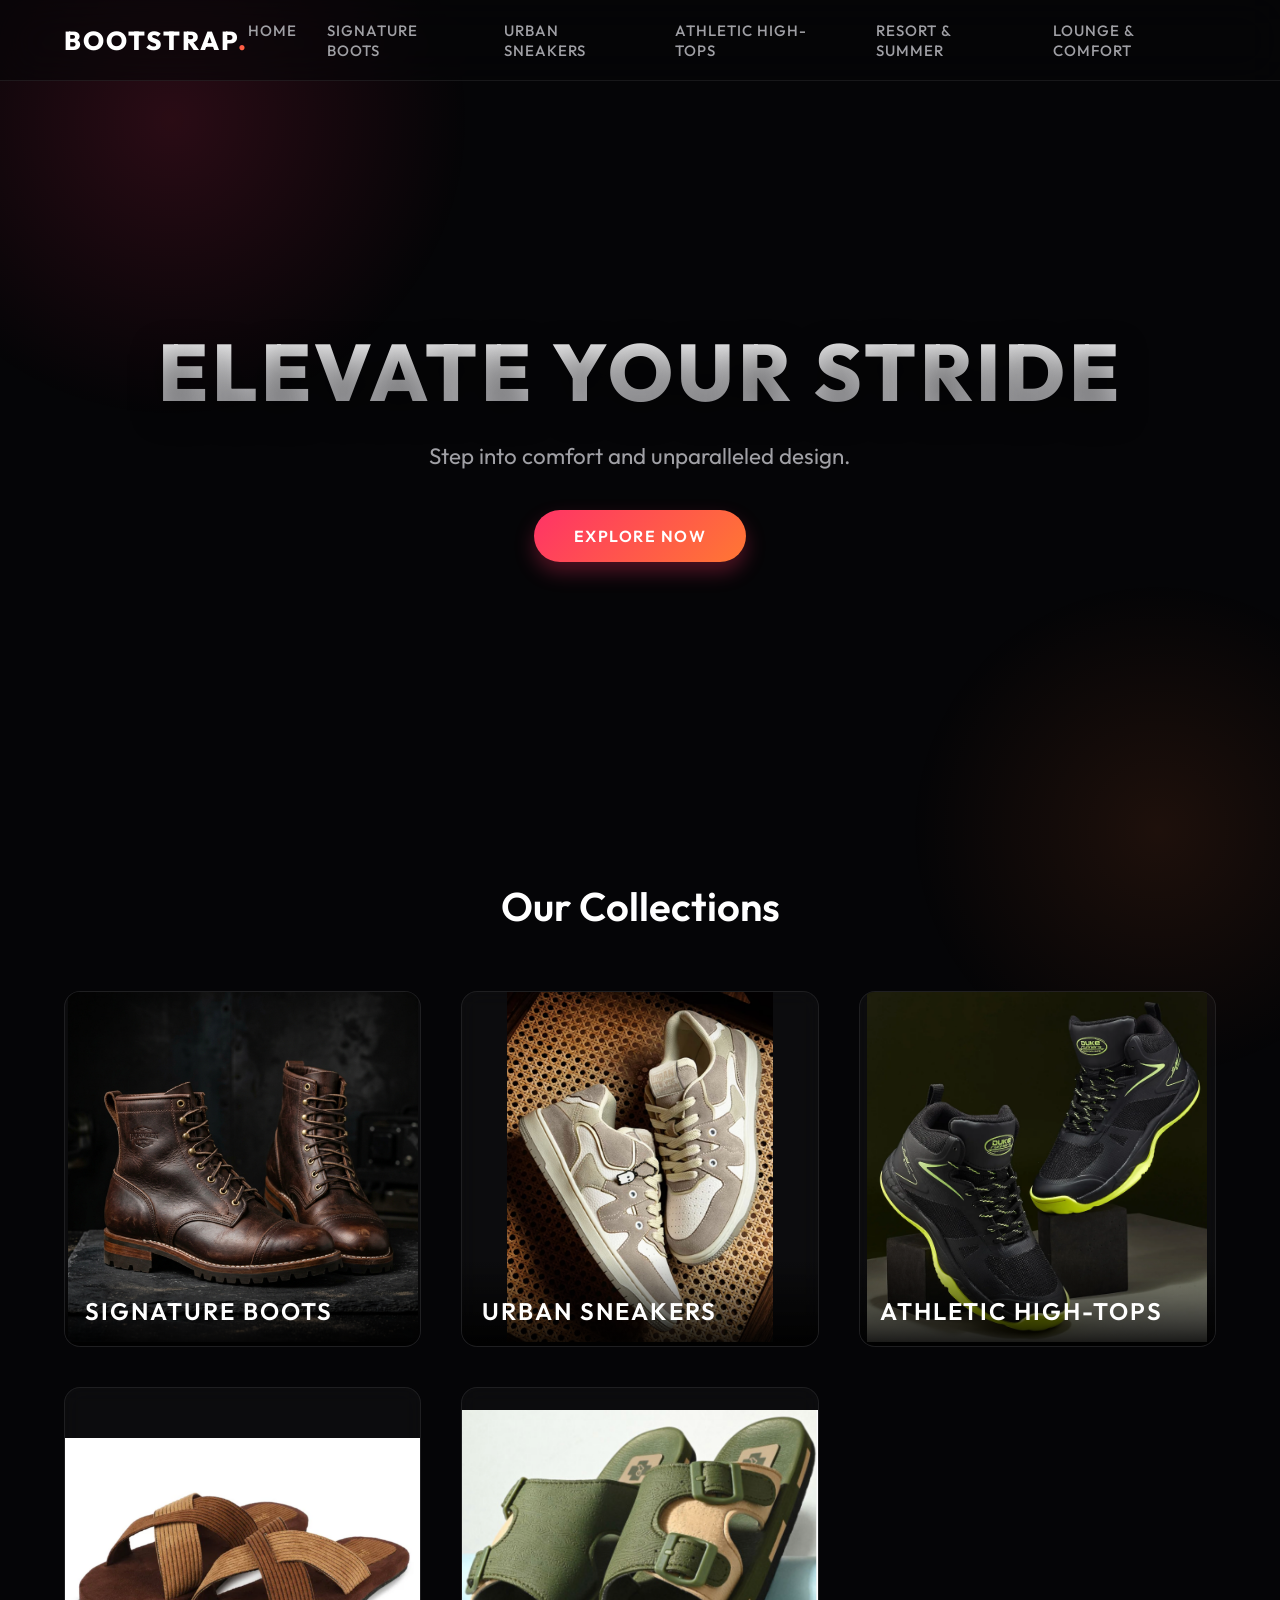
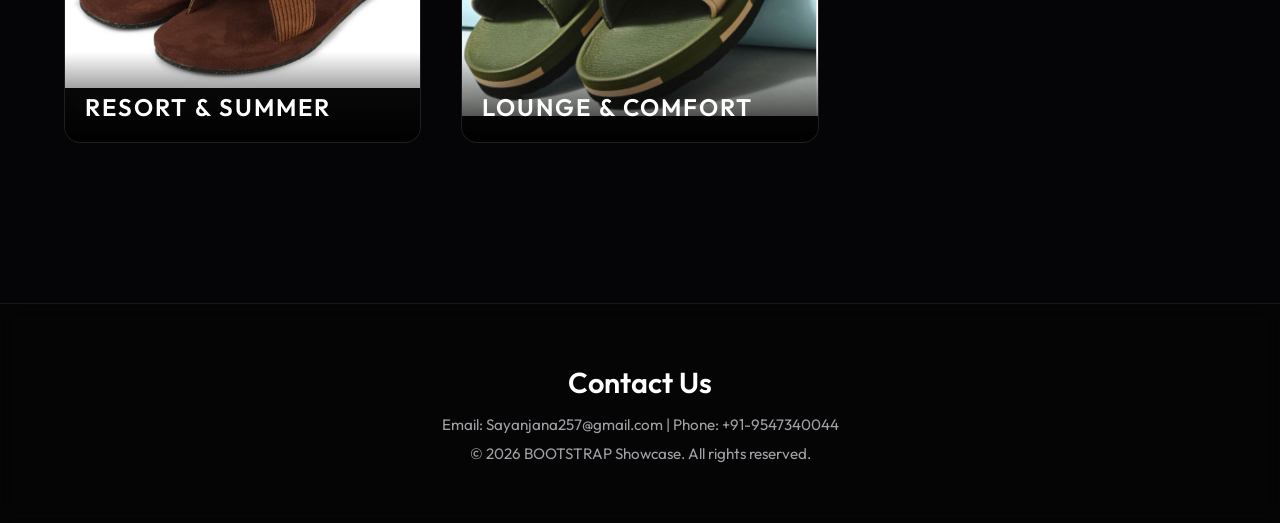
==== index.html @ a7b80b34 "feat: complete showcase revamp with new branding, organized images, and premium product details Deta" ====
<!DOCTYPE html>
<html lang="en">
<head>
    <meta charset="UTF-8">
    <meta name="viewport" content="width=device-width, initial-scale=1.0">
    <title>BOOTSTRAP | Showcase</title>
    <!-- Google Fonts -->
    <link rel="preconnect" href="https://fonts.googleapis.com">
    <link rel="preconnect" href="https://fonts.gstatic.com" crossorigin>
    <link href="https://fonts.googleapis.com/css2?family=Outfit:wght@300;400;600;800&display=swap" rel="stylesheet">
    <link rel="stylesheet" href="css/style.css">
</head>
<body>
    <nav class="navbar">
        <div class="logo">BOOTSTRAP<span>.</span></div>
        <div class="hamburger">
            <span></span>
            <span></span>
            <span></span>
        </div>
        <ul class="nav-links">
            <li><a href="index.html">Home</a></li>
            <li><a href="pages/signature-boots.html">Signature Boots</a></li>
            <li><a href="pages/urban-sneakers.html">Urban Sneakers</a></li>
            <li><a href="pages/athletic-hightops.html">Athletic High-Tops</a></li>
            <li><a href="pages/resort-summer.html">Resort & Summer</a></li>
            <li><a href="pages/lounge-comfort.html">Lounge & Comfort</a></li>
        </ul>
    </nav>

    <header class="hero">
        <div class="slide active">
            <div class="hero-content fade-in">
                <h1>Elevate Your Stride</h1>
                <p>Step into comfort and unparalleled design.</p>
                <a href="#categories" class="btn">Explore Now</a>
            </div>
        </div>
    </header>

    <section id="categories" class="categories-section">
        <h2 class="section-title fade-in">Our Collections</h2>
        <div class="grid-container">
            <a href="pages/signature-boots.html" class="category-card fade-in">
                <img src="images/Signature%20Boots/Men/1.png" alt="Signature Boots">
                <div class="card-overlay"><h3>Signature Boots</h3></div>
            </a>
            <a href="pages/urban-sneakers.html" class="category-card fade-in">
                <img src="images/Urban%20Sneakers/Men/1.png" alt="Urban Sneakers">
                <div class="card-overlay"><h3>Urban Sneakers</h3></div>
            </a>
            <a href="pages/athletic-hightops.html" class="category-card fade-in">
                <img src="images/Athletic%20High-Tops/Men/1.png" alt="Athletic High-Tops">
                <div class="card-overlay"><h3>Athletic High-Tops</h3></div>
            </a>
            <a href="pages/resort-summer.html" class="category-card fade-in">
                <img src="images/Resort%20&%20Summer/Men/1.png" alt="Resort & Summer">
                <div class="card-overlay"><h3>Resort & Summer</h3></div>
            </a>
            <a href="pages/lounge-comfort.html" class="category-card fade-in">
                <img src="images/Lounge%20&%20Comfort/Men/1.png" alt="Lounge & Comfort">
                <div class="card-overlay"><h3>Lounge & Comfort</h3></div>
            </a>
        </div>
    </section>

    <footer class="footer">
        <h2>Contact Us</h2>
        <p>Email: Sayanjana257@gmail.com | Phone: +91-9547340044</p>
        <p>&copy; 2026 BOOTSTRAP Showcase. All rights reserved.</p>
    </footer>

    <script src="js/script.js"></script>
</body>
</html>
---- css/style.css ----
/* Base Resets & Variables */
:root {
    --bg-dark: #050507;
    --surface: rgba(255, 255, 255, 0.03);
    --surface-hover: rgba(255, 255, 255, 0.08);
    --accent-gradient: linear-gradient(135deg, #ff3366, #ff7733);
    --accent: #ff3366;
    --text-main: #ffffff;
    --text-muted: #a0a0a5;
    --border-color: rgba(255, 255, 255, 0.08);
    --transition: all 0.5s cubic-bezier(0.16, 1, 0.3, 1);
}

* {
    margin: 0;
    padding: 0;
    box-sizing: border-box;
    font-family: 'Outfit', sans-serif;
}

body {
    background-color: var(--bg-dark);
    color: var(--text-main);
    overflow-x: hidden;
    position: relative;
}

/* Background Ambient Glow */
body::before {
    content: '';
    position: fixed;
    top: -20%;
    left: -10%;
    width: 600px;
    height: 600px;
    background: radial-gradient(circle, rgba(255,51,102,0.15) 0%, rgba(0,0,0,0) 70%);
    z-index: -1;
    pointer-events: none;
}

body::after {
    content: '';
    position: fixed;
    bottom: -20%;
    right: -10%;
    width: 500px;
    height: 500px;
    background: radial-gradient(circle, rgba(255,119,51,0.1) 0%, rgba(0,0,0,0) 70%);
    z-index: -1;
    pointer-events: none;
}

/* Navigation */
.navbar {
    display: flex;
    justify-content: space-between;
    align-items: center;
    padding: 20px 5vw;
    background: rgba(5, 5, 7, 0.6);
    position: sticky;
    top: 0;
    z-index: 1000;
    backdrop-filter: blur(20px);
    -webkit-backdrop-filter: blur(20px);
    border-bottom: 1px solid var(--border-color);
}

.logo {
    font-size: 26px;
    font-weight: 800;
    letter-spacing: 2px;
}

.logo span {
    background: var(--accent-gradient);
    -webkit-background-clip: text;
    -webkit-text-fill-color: transparent;
}

.nav-links {
    list-style: none;
    display: flex;
    gap: 30px;
}

.nav-links a {
    color: var(--text-muted);
    text-decoration: none;
    font-weight: 500;
    font-size: 15px;
    text-transform: uppercase;
    letter-spacing: 1px;
    transition: var(--transition);
    position: relative;
}

.nav-links a::after {
    content: '';
    position: absolute;
    width: 0;
    height: 2px;
    bottom: -5px;
    left: 0;
    background: var(--accent-gradient);
    transition: var(--transition);
    border-radius: 2px;
}

.nav-links a:hover, .active-link {
    color: var(--text-main);
}

.nav-links a:hover::after, .active-link::after {
    width: 100%;
}

/* Hero Section */
.hero {
    height: 80vh;
    display: flex;
    align-items: center;
    justify-content: center;
    text-align: center;
    position: relative;
}

.hero h1 {
    font-size: 5rem;
    font-weight: 800;
    margin-bottom: 20px;
    text-transform: uppercase;
    letter-spacing: 4px;
    background: linear-gradient(180deg, #fff, #a0a0a5);
    -webkit-background-clip: text;
    -webkit-text-fill-color: transparent;
    text-shadow: 0 10px 30px rgba(0,0,0,0.5);
}

.hero p {
    color: var(--text-muted);
    font-size: 1.4rem;
    margin-bottom: 40px;
    max-width: 600px;
    margin-left: auto;
    margin-right: auto;
}

.btn {
    padding: 16px 40px;
    background: var(--accent-gradient);
    color: #fff;
    text-decoration: none;
    font-weight: 600;
    font-size: 16px;
    border-radius: 30px;
    text-transform: uppercase;
    letter-spacing: 1.5px;
    transition: var(--transition);
    box-shadow: 0 10px 20px rgba(255, 51, 102, 0.3);
    display: inline-block;
}

.btn:hover {
    transform: translateY(-3px);
    box-shadow: 0 15px 25px rgba(255, 51, 102, 0.5);
}

/* Grids & Cards */
.categories-section, .products-section {
    padding: 80px 5vw;
}

.section-title, .shop-header {
    text-align: center;
    margin-bottom: 60px;
}

.section-title {
    font-size: 2.5rem;
    font-weight: 600;
}

.shop-header h1 {
    font-size: 3rem;
    font-weight: 800;
    background: linear-gradient(135deg, #fff, #888);
    -webkit-background-clip: text;
    -webkit-text-fill-color: transparent;
    margin-bottom: 15px;
}

.grid-container {
    display: grid;
    grid-template-columns: repeat(auto-fit, minmax(280px, 1fr));
    gap: 40px;
}

.category-card, .product-card {
    background: var(--surface);
    border-radius: 16px;
    overflow: hidden;
    position: relative;
    cursor: pointer;
    transition: var(--transition);
    border: 1px solid var(--border-color);
    backdrop-filter: blur(10px);
}

.category-card:hover, .product-card:hover {
    transform: translateY(-10px);
    border-color: rgba(255,255,255,0.2);
    box-shadow: 0 20px 40px rgba(0,0,0,0.4), 0 0 20px rgba(255,51,102,0.1);
    background: var(--surface-hover);
}

.category-card img, .product-card img {
    width: 100%;
    height: 350px;
    object-fit: contain;
    transition: transform 0.6s cubic-bezier(0.16, 1, 0.3, 1);
}

.category-card:hover img, .product-card:hover img {
    transform: scale(1.08);
}

.card-overlay {
    position: absolute;
    bottom: 0;
    width: 100%;
    padding: 40px 20px 20px;
    background: linear-gradient(transparent, rgba(0,0,0,0.9));
    pointer-events: none;
}

.card-overlay h3 {
    color: #ffffff;
    text-transform: uppercase;
    letter-spacing: 2px;
    font-weight: 600;
    font-size: 1.5rem;
}

.product-info {
    padding: 25px;
    text-align: center;
}

.product-info h3 {
    font-size: 1.2rem;
    font-weight: 600;
    margin-bottom: 8px;
    letter-spacing: 1px;
}

.product-info p {
    color: var(--accent);
    font-weight: 800;
    font-size: 1.1rem;
}

/* Toggle Buttons */
.toggle-container {
    margin-top: 30px;
    display: inline-flex;
    background: var(--surface);
    border-radius: 40px;
    padding: 6px;
    border: 1px solid var(--border-color);
    backdrop-filter: blur(10px);
}

.toggle-btn {
    background: transparent;
    color: var(--text-muted);
    border: none;
    padding: 12px 35px;
    border-radius: 30px;
    cursor: pointer;
    font-weight: 600;
    font-size: 14px;
    text-transform: uppercase;
    letter-spacing: 1px;
    transition: var(--transition);
}

.toggle-btn.active {
    background: var(--text-main);
    color: var(--bg-dark);
    box-shadow: 0 5px 15px rgba(255,255,255,0.2);
}

.toggle-btn:not(.active):hover {
    color: var(--text-main);
}

/* Utilities & Animations */
.hidden-on-load {
    display: none;
}

.fade-in {
    opacity: 0;
    transform: translateY(40px);
    transition: opacity 1s cubic-bezier(0.16, 1, 0.3, 1), transform 1s cubic-bezier(0.16, 1, 0.3, 1);
}

.fade-in.appear {
    opacity: 1;
    transform: translateY(0);
}

.footer {
    text-align: center;
    padding: 60px 5vw;
    background: rgba(5, 5, 7, 0.8);
    border-top: 1px solid var(--border-color);
    margin-top: 80px;
    backdrop-filter: blur(10px);
}

.footer h2 {
    font-weight: 600;
    margin-bottom: 15px;
    font-size: 1.8rem;
}

.footer p {
    color: var(--text-muted);
    margin-top: 10px;
    font-size: 0.95rem;
}
/* Responsive Media Queries */
.hamburger {
    display: none;
    flex-direction: column;
    cursor: pointer;
    gap: 5px;
    z-index: 1001;
}

.hamburger span {
    width: 25px;
    height: 3px;
    background-color: var(--text-main);
    transition: var(--transition);
}

@media (max-width: 768px) {
    .hamburger {
        display: flex;
    }

    .nav-links {
        position: fixed;
        top: 0;
        right: -100%;
        height: 100vh;
        width: 250px;
        background: rgba(5, 5, 7, 0.95);
        flex-direction: column;
        align-items: center;
        justify-content: center;
        transition: right 0.5s ease;
        backdrop-filter: blur(20px);
        -webkit-backdrop-filter: blur(20px);
        box-shadow: -5px 0 15px rgba(0,0,0,0.5);
    }

    .nav-links.nav-active {
        right: 0;
    }

    /* Hamburger Animation */
    .hamburger.toggle span:nth-child(1) {
        transform: rotate(-45deg) translate(-5px, 6px);
    }
    .hamburger.toggle span:nth-child(2) {
        opacity: 0;
    }
    .hamburger.toggle span:nth-child(3) {
        transform: rotate(45deg) translate(-5px, -6px);
    }

    /* Text Adjustments */
    .hero h1 {
        font-size: 3rem;
        letter-spacing: 2px;
    }
    .hero p {
        font-size: 1.1rem;
        padding: 0 20px;
    }
    
    .section-title {
        font-size: 2rem;
    }
    .shop-header h1 {
        font-size: 2.2rem;
    }
    .toggle-container {
        flex-direction: column;
        width: 80%;
        margin: 0 auto;
    }
    .toggle-btn {
        width: 100%;
        margin-bottom: 5px;
    }
}
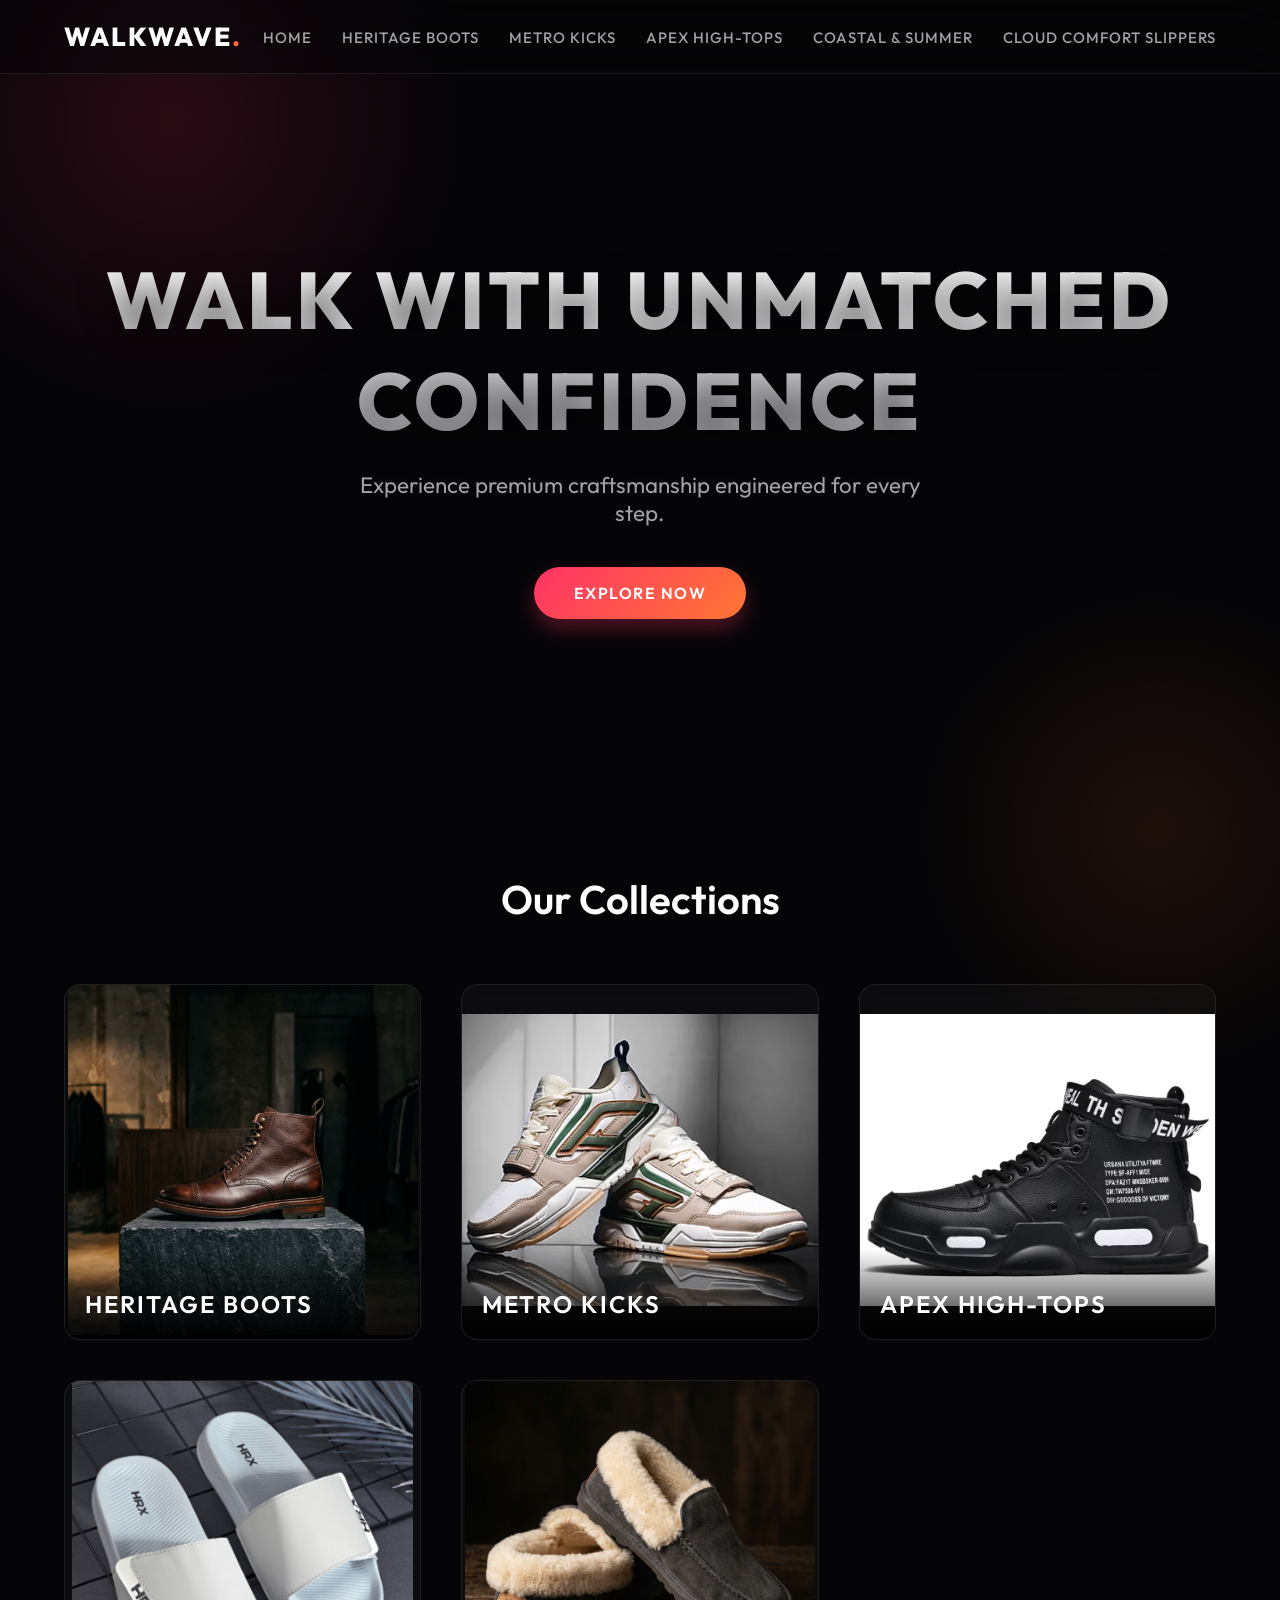
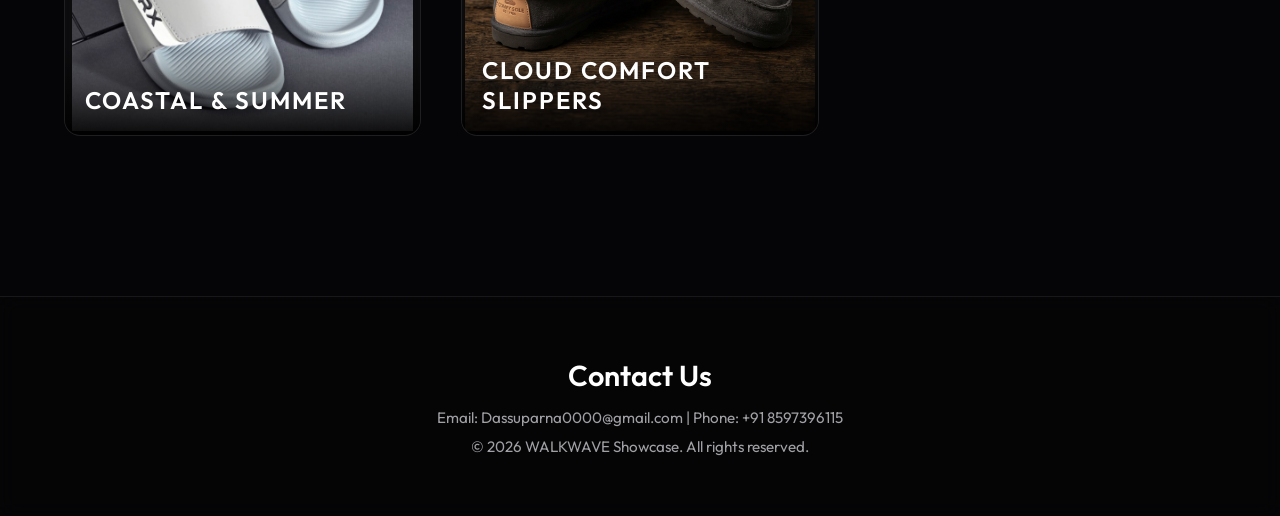
==== commit 14d163a1: "Initial commit" ====
--- a/index.html
+++ b/index.html
@@ -3,7 +3,7 @@
 <head>
     <meta charset="UTF-8">
     <meta name="viewport" content="width=device-width, initial-scale=1.0">
-    <title>BOOTSTRAP | Showcase</title>
+    <title>WALKWAVE | Showcase</title>
     <!-- Google Fonts -->
     <link rel="preconnect" href="https://fonts.googleapis.com">
     <link rel="preconnect" href="https://fonts.gstatic.com" crossorigin>
@@ -12,7 +12,7 @@
 </head>
 <body>
     <nav class="navbar">
-        <div class="logo">BOOTSTRAP<span>.</span></div>
+        <div class="logo">WALKWAVE<span>.</span></div>
         <div class="hamburger">
             <span></span>
             <span></span>
@@ -20,19 +20,19 @@
         </div>
         <ul class="nav-links">
             <li><a href="index.html">Home</a></li>
-            <li><a href="pages/signature-boots.html">Signature Boots</a></li>
-            <li><a href="pages/urban-sneakers.html">Urban Sneakers</a></li>
-            <li><a href="pages/athletic-hightops.html">Athletic High-Tops</a></li>
-            <li><a href="pages/resort-summer.html">Resort & Summer</a></li>
-            <li><a href="pages/lounge-comfort.html">Lounge & Comfort</a></li>
+            <li><a href="pages/signature-boots.html">Heritage Boots</a></li>
+            <li><a href="pages/urban-sneakers.html">Metro Kicks</a></li>
+            <li><a href="pages/athletic-hightops.html">Apex High-Tops</a></li>
+            <li><a href="pages/resort-summer.html">Coastal & Summer</a></li>
+            <li><a href="pages/lounge-comfort.html">Cloud Comfort Slippers</a></li>
         </ul>
     </nav>
 
     <header class="hero">
         <div class="slide active">
             <div class="hero-content fade-in">
-                <h1>Elevate Your Stride</h1>
-                <p>Step into comfort and unparalleled design.</p>
+                <h1>Walk with Unmatched Confidence</h1>
+                <p>Experience premium craftsmanship engineered for every step.</p>
                 <a href="#categories" class="btn">Explore Now</a>
             </div>
         </div>
@@ -42,32 +42,32 @@
         <h2 class="section-title fade-in">Our Collections</h2>
         <div class="grid-container">
             <a href="pages/signature-boots.html" class="category-card fade-in">
-                <img src="images/Signature%20Boots/Men/1.png" alt="Signature Boots">
-                <div class="card-overlay"><h3>Signature Boots</h3></div>
+                <img src="images/heritage-boots.png" alt="Heritage Boots">
+                <div class="card-overlay"><h3>Heritage Boots</h3></div>
             </a>
             <a href="pages/urban-sneakers.html" class="category-card fade-in">
-                <img src="images/Urban%20Sneakers/Men/1.png" alt="Urban Sneakers">
-                <div class="card-overlay"><h3>Urban Sneakers</h3></div>
+                <img src="images/Urban%20Sneakers/Men/3.png" alt="Metro Kicks">
+                <div class="card-overlay"><h3>Metro Kicks</h3></div>
             </a>
             <a href="pages/athletic-hightops.html" class="category-card fade-in">
-                <img src="images/Athletic%20High-Tops/Men/1.png" alt="Athletic High-Tops">
-                <div class="card-overlay"><h3>Athletic High-Tops</h3></div>
+                <img src="images/Athletic%20High-Tops/Men/2.png" alt="Apex High-Tops">
+                <div class="card-overlay"><h3>Apex High-Tops</h3></div>
             </a>
             <a href="pages/resort-summer.html" class="category-card fade-in">
-                <img src="images/Resort%20&%20Summer/Men/1.png" alt="Resort & Summer">
-                <div class="card-overlay"><h3>Resort & Summer</h3></div>
+                <img src="images/Resort%20&%20Summer/Men/3.png" alt="Coastal & Summer">
+                <div class="card-overlay"><h3>Coastal & Summer</h3></div>
             </a>
             <a href="pages/lounge-comfort.html" class="category-card fade-in">
-                <img src="images/Lounge%20&%20Comfort/Men/1.png" alt="Lounge & Comfort">
-                <div class="card-overlay"><h3>Lounge & Comfort</h3></div>
+                <img src="images/Lounge%20&%20Comfort/Men/4.png" alt="Cloud Comfort Slippers">
+                <div class="card-overlay"><h3>Cloud Comfort Slippers</h3></div>
             </a>
         </div>
     </section>
 
     <footer class="footer">
         <h2>Contact Us</h2>
-        <p>Email: Sayanjana257@gmail.com | Phone: +91-9547340044</p>
-        <p>&copy; 2026 BOOTSTRAP Showcase. All rights reserved.</p>
+        <p>Email: Dassuparna0000@gmail.com | Phone: +91 8597396115</p>
+        <p>&copy; 2026 WALKWAVE Showcase. All rights reserved.</p>
     </footer>
 
     <script src="js/script.js"></script>
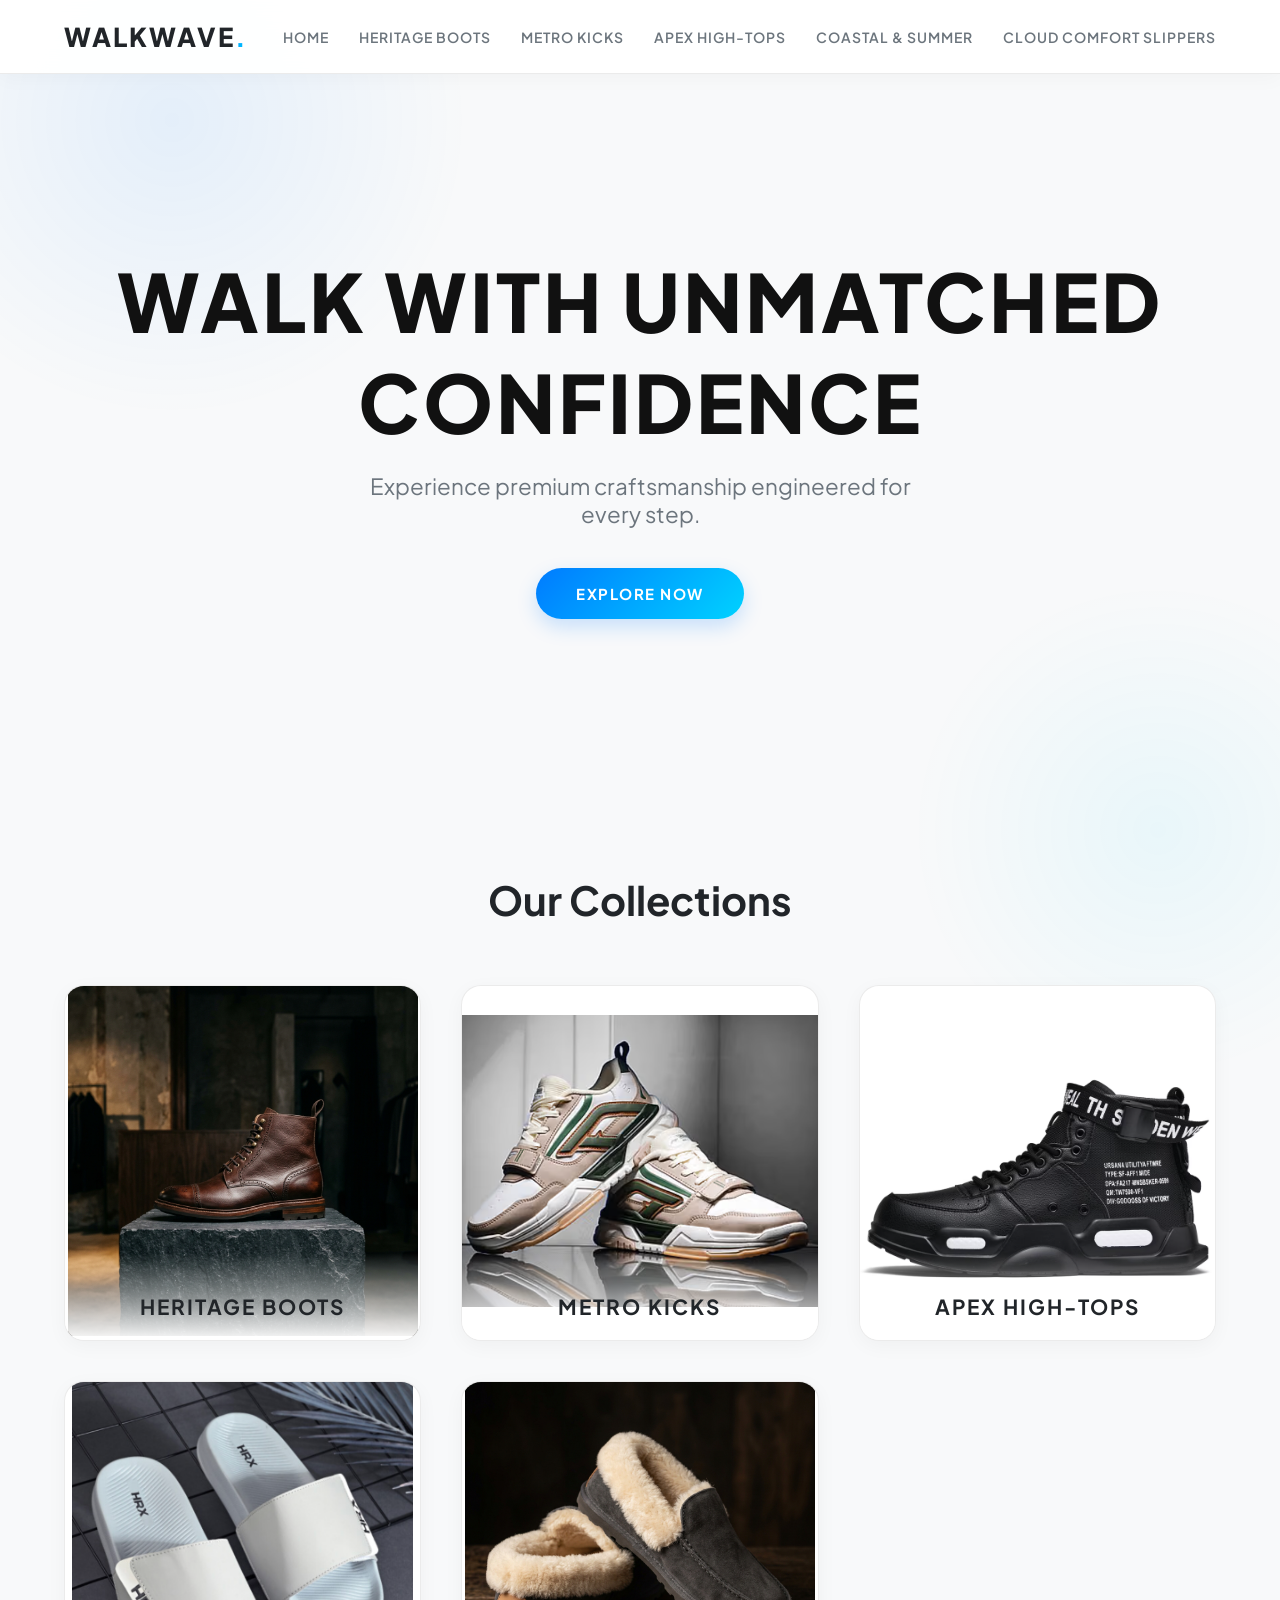
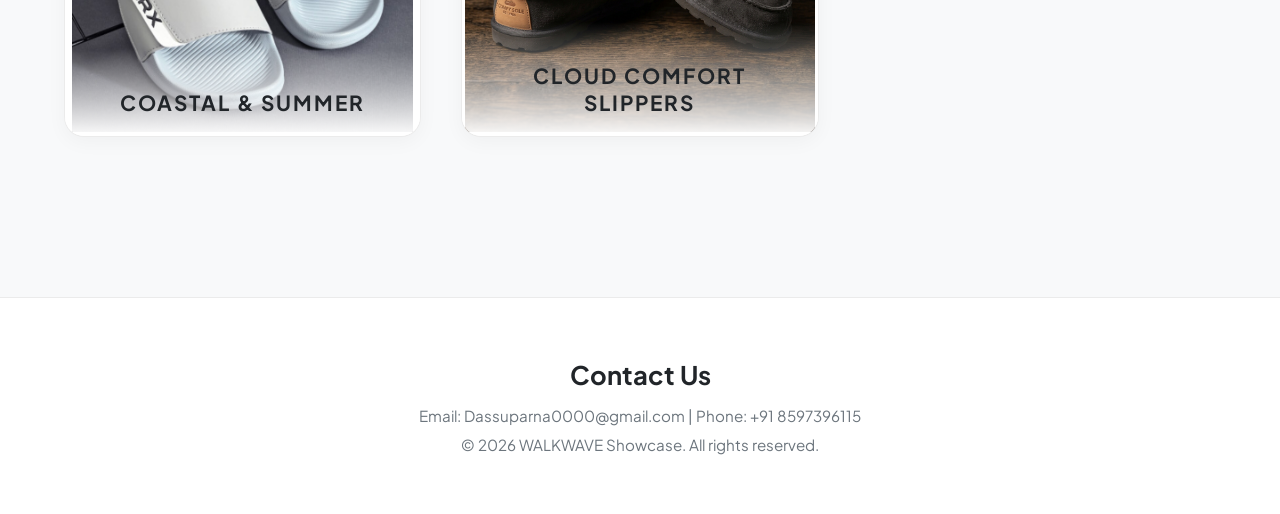
==== commit 5e50e213: "feat: complete UI redesign with light minimalist theme" ====
--- a/index.html
+++ b/index.html
@@ -7,7 +7,7 @@
     <!-- Google Fonts -->
     <link rel="preconnect" href="https://fonts.googleapis.com">
     <link rel="preconnect" href="https://fonts.gstatic.com" crossorigin>
-    <link href="https://fonts.googleapis.com/css2?family=Outfit:wght@300;400;600;800&display=swap" rel="stylesheet">
+    <link href="https://fonts.googleapis.com/css2?family=Plus+Jakarta+Sans:wght@300;400;600;700;800&display=swap" rel="stylesheet">
     <link rel="stylesheet" href="css/style.css">
 </head>
 <body>
--- a/css/style.css
+++ b/css/style.css
@@ -1,13 +1,13 @@
 /* Base Resets & Variables */
 :root {
-    --bg-dark: #050507;
-    --surface: rgba(255, 255, 255, 0.03);
-    --surface-hover: rgba(255, 255, 255, 0.08);
-    --accent-gradient: linear-gradient(135deg, #ff3366, #ff7733);
-    --accent: #ff3366;
-    --text-main: #ffffff;
-    --text-muted: #a0a0a5;
-    --border-color: rgba(255, 255, 255, 0.08);
+    --bg-light: #f8f9fa;
+    --surface: #ffffff;
+    --surface-hover: #ffffff;
+    --accent-gradient: linear-gradient(135deg, #007bff, #00d2ff);
+    --accent: #007bff;
+    --text-main: #212529;
+    --text-muted: #6c757d;
+    --border-color: rgba(0, 0, 0, 0.08);
     --transition: all 0.5s cubic-bezier(0.16, 1, 0.3, 1);
 }
 
@@ -15,13 +15,17 @@
     margin: 0;
     padding: 0;
     box-sizing: border-box;
-    font-family: 'Outfit', sans-serif;
+    font-family: 'Plus Jakarta Sans', sans-serif;
+}
+
+html, body {
+    overflow-x: hidden;
+    width: 100%;
 }
 
 body {
-    background-color: var(--bg-dark);
-    color: var(--text-main);
-    overflow-x: hidden;
+    background-color: var(--bg-light);
+    color: var(--text-main);
     position: relative;
 }
 
@@ -33,7 +37,7 @@
     left: -10%;
     width: 600px;
     height: 600px;
-    background: radial-gradient(circle, rgba(255,51,102,0.15) 0%, rgba(0,0,0,0) 70%);
+    background: radial-gradient(circle, rgba(0,123,255,0.08) 0%, rgba(255,255,255,0) 70%);
     z-index: -1;
     pointer-events: none;
 }
@@ -45,7 +49,7 @@
     right: -10%;
     width: 500px;
     height: 500px;
-    background: radial-gradient(circle, rgba(255,119,51,0.1) 0%, rgba(0,0,0,0) 70%);
+    background: radial-gradient(circle, rgba(0,210,255,0.06) 0%, rgba(255,255,255,0) 70%);
     z-index: -1;
     pointer-events: none;
 }
@@ -56,13 +60,14 @@
     justify-content: space-between;
     align-items: center;
     padding: 20px 5vw;
-    background: rgba(5, 5, 7, 0.6);
+    background: rgba(255, 255, 255, 0.95);
     position: sticky;
     top: 0;
     z-index: 1000;
     backdrop-filter: blur(20px);
     -webkit-backdrop-filter: blur(20px);
     border-bottom: 1px solid var(--border-color);
+    box-shadow: 0 4px 20px rgba(0,0,0,0.03);
 }
 
 .logo {
@@ -86,8 +91,8 @@
 .nav-links a {
     color: var(--text-muted);
     text-decoration: none;
-    font-weight: 500;
-    font-size: 15px;
+    font-weight: 600;
+    font-size: 14px;
     text-transform: uppercase;
     letter-spacing: 1px;
     transition: var(--transition);
@@ -129,11 +134,8 @@
     font-weight: 800;
     margin-bottom: 20px;
     text-transform: uppercase;
-    letter-spacing: 4px;
-    background: linear-gradient(180deg, #fff, #a0a0a5);
-    -webkit-background-clip: text;
-    -webkit-text-fill-color: transparent;
-    text-shadow: 0 10px 30px rgba(0,0,0,0.5);
+    letter-spacing: 3px;
+    color: #111;
 }
 
 .hero p {
@@ -150,19 +152,19 @@
     background: var(--accent-gradient);
     color: #fff;
     text-decoration: none;
-    font-weight: 600;
-    font-size: 16px;
+    font-weight: 700;
+    font-size: 15px;
     border-radius: 30px;
     text-transform: uppercase;
     letter-spacing: 1.5px;
     transition: var(--transition);
-    box-shadow: 0 10px 20px rgba(255, 51, 102, 0.3);
+    box-shadow: 0 8px 20px rgba(0, 123, 255, 0.2);
     display: inline-block;
 }
 
 .btn:hover {
     transform: translateY(-3px);
-    box-shadow: 0 15px 25px rgba(255, 51, 102, 0.5);
+    box-shadow: 0 12px 25px rgba(0, 123, 255, 0.35);
 }
 
 /* Grids & Cards */
@@ -177,15 +179,14 @@
 
 .section-title {
     font-size: 2.5rem;
-    font-weight: 600;
+    font-weight: 700;
+    color: var(--text-main);
 }
 
 .shop-header h1 {
     font-size: 3rem;
     font-weight: 800;
-    background: linear-gradient(135deg, #fff, #888);
-    -webkit-background-clip: text;
-    -webkit-text-fill-color: transparent;
+    color: var(--text-main);
     margin-bottom: 15px;
 }
 
@@ -197,20 +198,19 @@
 
 .category-card, .product-card {
     background: var(--surface);
-    border-radius: 16px;
+    border-radius: 20px;
     overflow: hidden;
     position: relative;
     cursor: pointer;
     transition: var(--transition);
     border: 1px solid var(--border-color);
-    backdrop-filter: blur(10px);
+    box-shadow: 0 5px 20px rgba(0,0,0,0.04);
 }
 
 .category-card:hover, .product-card:hover {
     transform: translateY(-10px);
-    border-color: rgba(255,255,255,0.2);
-    box-shadow: 0 20px 40px rgba(0,0,0,0.4), 0 0 20px rgba(255,51,102,0.1);
-    background: var(--surface-hover);
+    border-color: rgba(0, 123, 255, 0.2);
+    box-shadow: 0 20px 40px rgba(0,0,0,0.08), 0 0 20px rgba(0, 123, 255, 0.1);
 }
 
 .category-card img, .product-card img {
@@ -221,7 +221,7 @@
 }
 
 .category-card:hover img, .product-card:hover img {
-    transform: scale(1.08);
+    transform: scale(1.05);
 }
 
 .card-overlay {
@@ -229,28 +229,31 @@
     bottom: 0;
     width: 100%;
     padding: 40px 20px 20px;
-    background: linear-gradient(transparent, rgba(0,0,0,0.9));
+    background: linear-gradient(transparent, rgba(255,255,255,0.98));
     pointer-events: none;
+    text-align: center;
 }
 
 .card-overlay h3 {
-    color: #ffffff;
+    color: var(--text-main);
     text-transform: uppercase;
     letter-spacing: 2px;
-    font-weight: 600;
-    font-size: 1.5rem;
+    font-weight: 700;
+    font-size: 1.3rem;
 }
 
 .product-info {
     padding: 25px;
     text-align: center;
+    background: var(--surface);
 }
 
 .product-info h3 {
     font-size: 1.2rem;
-    font-weight: 600;
+    font-weight: 700;
     margin-bottom: 8px;
-    letter-spacing: 1px;
+    letter-spacing: 0.5px;
+    color: var(--text-main);
 }
 
 .product-info p {
@@ -263,11 +266,11 @@
 .toggle-container {
     margin-top: 30px;
     display: inline-flex;
-    background: var(--surface);
+    background: var(--bg-light);
     border-radius: 40px;
     padding: 6px;
     border: 1px solid var(--border-color);
-    backdrop-filter: blur(10px);
+    box-shadow: inset 0 2px 5px rgba(0,0,0,0.02);
 }
 
 .toggle-btn {
@@ -277,7 +280,7 @@
     padding: 12px 35px;
     border-radius: 30px;
     cursor: pointer;
-    font-weight: 600;
+    font-weight: 700;
     font-size: 14px;
     text-transform: uppercase;
     letter-spacing: 1px;
@@ -285,9 +288,9 @@
 }
 
 .toggle-btn.active {
-    background: var(--text-main);
-    color: var(--bg-dark);
-    box-shadow: 0 5px 15px rgba(255,255,255,0.2);
+    background: var(--surface);
+    color: var(--text-main);
+    box-shadow: 0 4px 15px rgba(0,0,0,0.08);
 }
 
 .toggle-btn:not(.active):hover {
@@ -313,16 +316,16 @@
 .footer {
     text-align: center;
     padding: 60px 5vw;
-    background: rgba(5, 5, 7, 0.8);
+    background: rgba(255, 255, 255, 0.95);
     border-top: 1px solid var(--border-color);
     margin-top: 80px;
-    backdrop-filter: blur(10px);
 }
 
 .footer h2 {
-    font-weight: 600;
+    font-weight: 700;
     margin-bottom: 15px;
-    font-size: 1.8rem;
+    font-size: 1.6rem;
+    color: var(--text-main);
 }
 
 .footer p {
@@ -330,6 +333,7 @@
     margin-top: 10px;
     font-size: 0.95rem;
 }
+
 /* Responsive Media Queries */
 .hamburger {
     display: none;
@@ -344,6 +348,7 @@
     height: 3px;
     background-color: var(--text-main);
     transition: var(--transition);
+    border-radius: 2px;
 }
 
 @media (max-width: 768px) {
@@ -356,15 +361,13 @@
         top: 0;
         right: -100%;
         height: 100vh;
-        width: 250px;
-        background: rgba(5, 5, 7, 0.95);
+        width: 260px;
+        background: rgba(255, 255, 255, 0.98);
         flex-direction: column;
         align-items: center;
         justify-content: center;
-        transition: right 0.5s ease;
-        backdrop-filter: blur(20px);
-        -webkit-backdrop-filter: blur(20px);
-        box-shadow: -5px 0 15px rgba(0,0,0,0.5);
+        transition: right 0.5s cubic-bezier(0.16, 1, 0.3, 1);
+        box-shadow: -10px 0 30px rgba(0,0,0,0.05);
     }
 
     .nav-links.nav-active {
@@ -400,7 +403,7 @@
     }
     .toggle-container {
         flex-direction: column;
-        width: 80%;
+        width: 85%;
         margin: 0 auto;
     }
     .toggle-btn {
